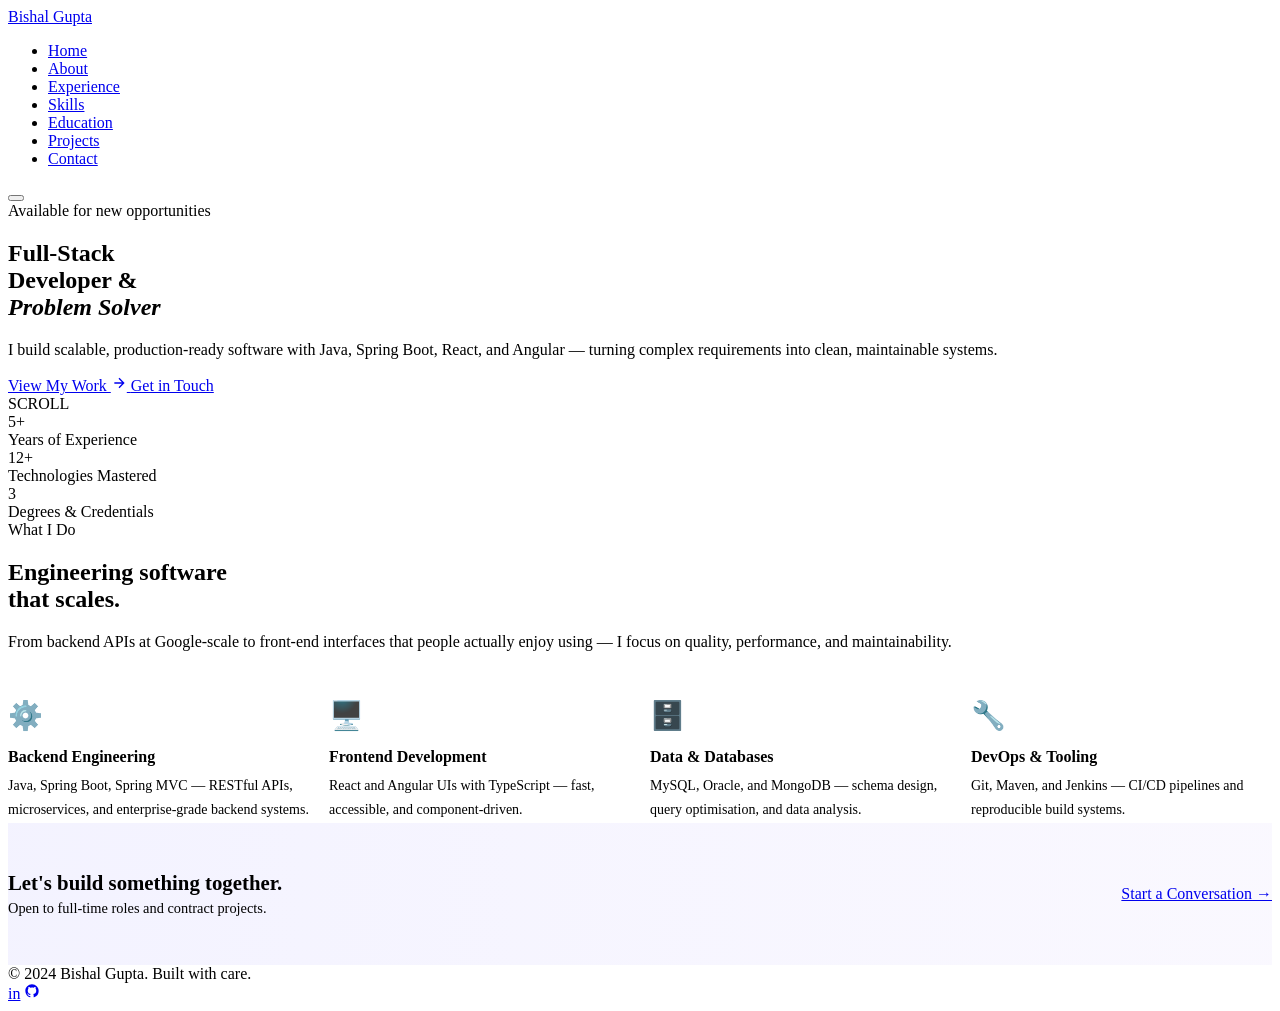
==== index.html @ beb39ae7 "Add files via upload" ====
<!DOCTYPE html>
<html lang="en">
<head>
  <meta charset="UTF-8"/>
  <meta name="viewport" content="width=device-width, initial-scale=1.0"/>
  <title>Bishal Gupta — Software Developer</title>
  <meta name="description" content="Full-stack software developer specialising in Java, Spring Boot, React, and Angular."/>
  <link rel="preconnect" href="https://fonts.googleapis.com"/>
  <link rel="stylesheet" href="assets/style.css"/>
</head>
<body>

<!-- NAV -->
<nav class="nav">
  <div class="nav-inner">
    <a href="index.html" class="nav-logo">
      <span></span>Bishal Gupta
    </a>
    <ul class="nav-links">
      <li><a href="index.html">Home</a></li>
      <li><a href="about.html">About</a></li>
      <li><a href="experience.html">Experience</a></li>
      <li><a href="skills.html">Skills</a></li>
      <li><a href="education.html">Education</a></li>
      <li><a href="projects.html">Projects</a></li>
      <li class="nav-cta-wrap"><a href="contact.html" class="nav-cta">Contact</a></li>
    </ul>
    <button class="nav-toggle" aria-label="Toggle menu">
      <span></span><span></span><span></span>
    </button>
  </div>
</nav>

<div class="page-wrap">

  <!-- HERO -->
  <section class="hero">
    <div class="hero-bg"></div>
    <div class="hero-grid"></div>
    <div class="container hero-content">
      <div class="hero-tag">Available for new opportunities</div>
      <h1>Full-Stack<br/>Developer &amp;<br/><em>Problem Solver</em></h1>
      <p class="hero-sub">
        I build scalable, production-ready software with Java, Spring Boot, React,
        and Angular — turning complex requirements into clean, maintainable systems.
      </p>
      <div class="hero-actions">
        <a href="experience.html" class="btn btn-primary">
          View My Work
          <svg width="16" height="16" viewBox="0 0 24 24" fill="none" stroke="currentColor" stroke-width="2"><path d="M5 12h14M12 5l7 7-7 7"/></svg>
        </a>
        <a href="contact.html" class="btn btn-ghost">Get in Touch</a>
      </div>
    </div>
    <div class="hero-scroll">
      <div class="scroll-line"></div>
      SCROLL
    </div>
  </section>

  <!-- QUICK STATS -->
  <section class="section-sm">
    <div class="container">
      <div class="stats-row">
        <div class="stat-card fade-up">
          <div class="stat-num"><span data-counter data-target="5" data-suffix="+">5+</span></div>
          <div class="stat-label">Years of Experience</div>
        </div>
        <div class="stat-card fade-up delay-1">
          <div class="stat-num"><span data-counter data-target="12" data-suffix="+">12+</span></div>
          <div class="stat-label">Technologies Mastered</div>
        </div>
        <div class="stat-card fade-up delay-2">
          <div class="stat-num"><span data-counter data-target="3" data-suffix="">3</span></div>
          <div class="stat-label">Degrees &amp; Credentials</div>
        </div>
      </div>
    </div>
  </section>

  <div class="divider"></div>

  <!-- SNAPSHOT -->
  <section class="section">
    <div class="container">
      <div class="section-eyebrow fade-up">What I Do</div>
      <h2 class="section-title fade-up delay-1">Engineering software<br/>that scales.</h2>
      <p class="section-desc fade-up delay-2" style="margin-bottom:3rem">
        From backend APIs at Google-scale to front-end interfaces that people actually enjoy
        using — I focus on quality, performance, and maintainability.
      </p>
      <div style="display:grid;grid-template-columns:repeat(auto-fill,minmax(260px,1fr));gap:1.25rem">
        <div class="card fade-up">
          <div style="font-size:1.75rem;margin-bottom:1rem">⚙️</div>
          <div style="font-family:var(--font-d);font-weight:600;margin-bottom:0.5rem">Backend Engineering</div>
          <div style="font-size:0.875rem;color:var(--text-muted);line-height:1.75">
            Java, Spring Boot, Spring MVC — RESTful APIs, microservices, and enterprise-grade backend systems.
          </div>
        </div>
        <div class="card fade-up delay-1">
          <div style="font-size:1.75rem;margin-bottom:1rem">🖥️</div>
          <div style="font-family:var(--font-d);font-weight:600;margin-bottom:0.5rem">Frontend Development</div>
          <div style="font-size:0.875rem;color:var(--text-muted);line-height:1.75">
            React and Angular UIs with TypeScript — fast, accessible, and component-driven.
          </div>
        </div>
        <div class="card fade-up delay-2">
          <div style="font-size:1.75rem;margin-bottom:1rem">🗄️</div>
          <div style="font-family:var(--font-d);font-weight:600;margin-bottom:0.5rem">Data &amp; Databases</div>
          <div style="font-size:0.875rem;color:var(--text-muted);line-height:1.75">
            MySQL, Oracle, and MongoDB — schema design, query optimisation, and data analysis.
          </div>
        </div>
        <div class="card fade-up delay-3">
          <div style="font-size:1.75rem;margin-bottom:1rem">🔧</div>
          <div style="font-family:var(--font-d);font-weight:600;margin-bottom:0.5rem">DevOps &amp; Tooling</div>
          <div style="font-size:0.875rem;color:var(--text-muted);line-height:1.75">
            Git, Maven, and Jenkins — CI/CD pipelines and reproducible build systems.
          </div>
        </div>
      </div>
    </div>
  </section>

  <!-- CTA BAND -->
  <section style="padding:3rem 0;background:linear-gradient(90deg,rgba(108,99,255,0.08),rgba(167,139,250,0.06));border-top:1px solid var(--border);border-bottom:1px solid var(--border)">
    <div class="container" style="display:flex;align-items:center;justify-content:space-between;flex-wrap:wrap;gap:1.5rem">
      <div>
        <div style="font-family:var(--font-d);font-size:1.3rem;font-weight:700;margin-bottom:0.35rem">Let's build something together.</div>
        <div style="font-size:0.9rem;color:var(--text-muted)">Open to full-time roles and contract projects.</div>
      </div>
      <a href="contact.html" class="btn btn-primary">Start a Conversation →</a>
    </div>
  </section>

</div>

<!-- FOOTER -->
<footer class="footer">
  <div class="container footer-inner">
    <div class="footer-copy">© 2024 Bishal Gupta. Built with care.</div>
    <div class="footer-social">
      <a href="https://www.linkedin.com/in/bishal-gupta-43101b152/" target="_blank" rel="noopener" title="LinkedIn">in</a>
      <a href="https://github.com/" target="_blank" rel="noopener" title="GitHub">
        <svg width="16" height="16" viewBox="0 0 24 24" fill="currentColor"><path d="M12 2C6.477 2 2 6.484 2 12.017c0 4.425 2.865 8.18 6.839 9.504.5.092.682-.217.682-.483 0-.237-.008-.868-.013-1.703-2.782.605-3.369-1.343-3.369-1.343-.454-1.158-1.11-1.466-1.11-1.466-.908-.62.069-.608.069-.608 1.003.07 1.531 1.032 1.531 1.032.892 1.53 2.341 1.088 2.91.832.092-.647.35-1.088.636-1.338-2.22-.253-4.555-1.113-4.555-4.951 0-1.093.39-1.988 1.029-2.688-.103-.253-.446-1.272.098-2.65 0 0 .84-.27 2.75 1.026A9.564 9.564 0 0112 6.844c.85.004 1.705.115 2.504.337 1.909-1.296 2.747-1.027 2.747-1.027.546 1.379.202 2.398.1 2.651.64.7 1.028 1.595 1.028 2.688 0 3.848-2.339 4.695-4.566 4.943.359.309.678.92.678 1.855 0 1.338-.012 2.419-.012 2.747 0 .268.18.58.688.482A10.019 10.019 0 0022 12.017C22 6.484 17.522 2 12 2z"/></svg>
      </a>
    </div>
  </div>
</footer>

<script src="assets/portfolio.js"></script>
</body>
</html>
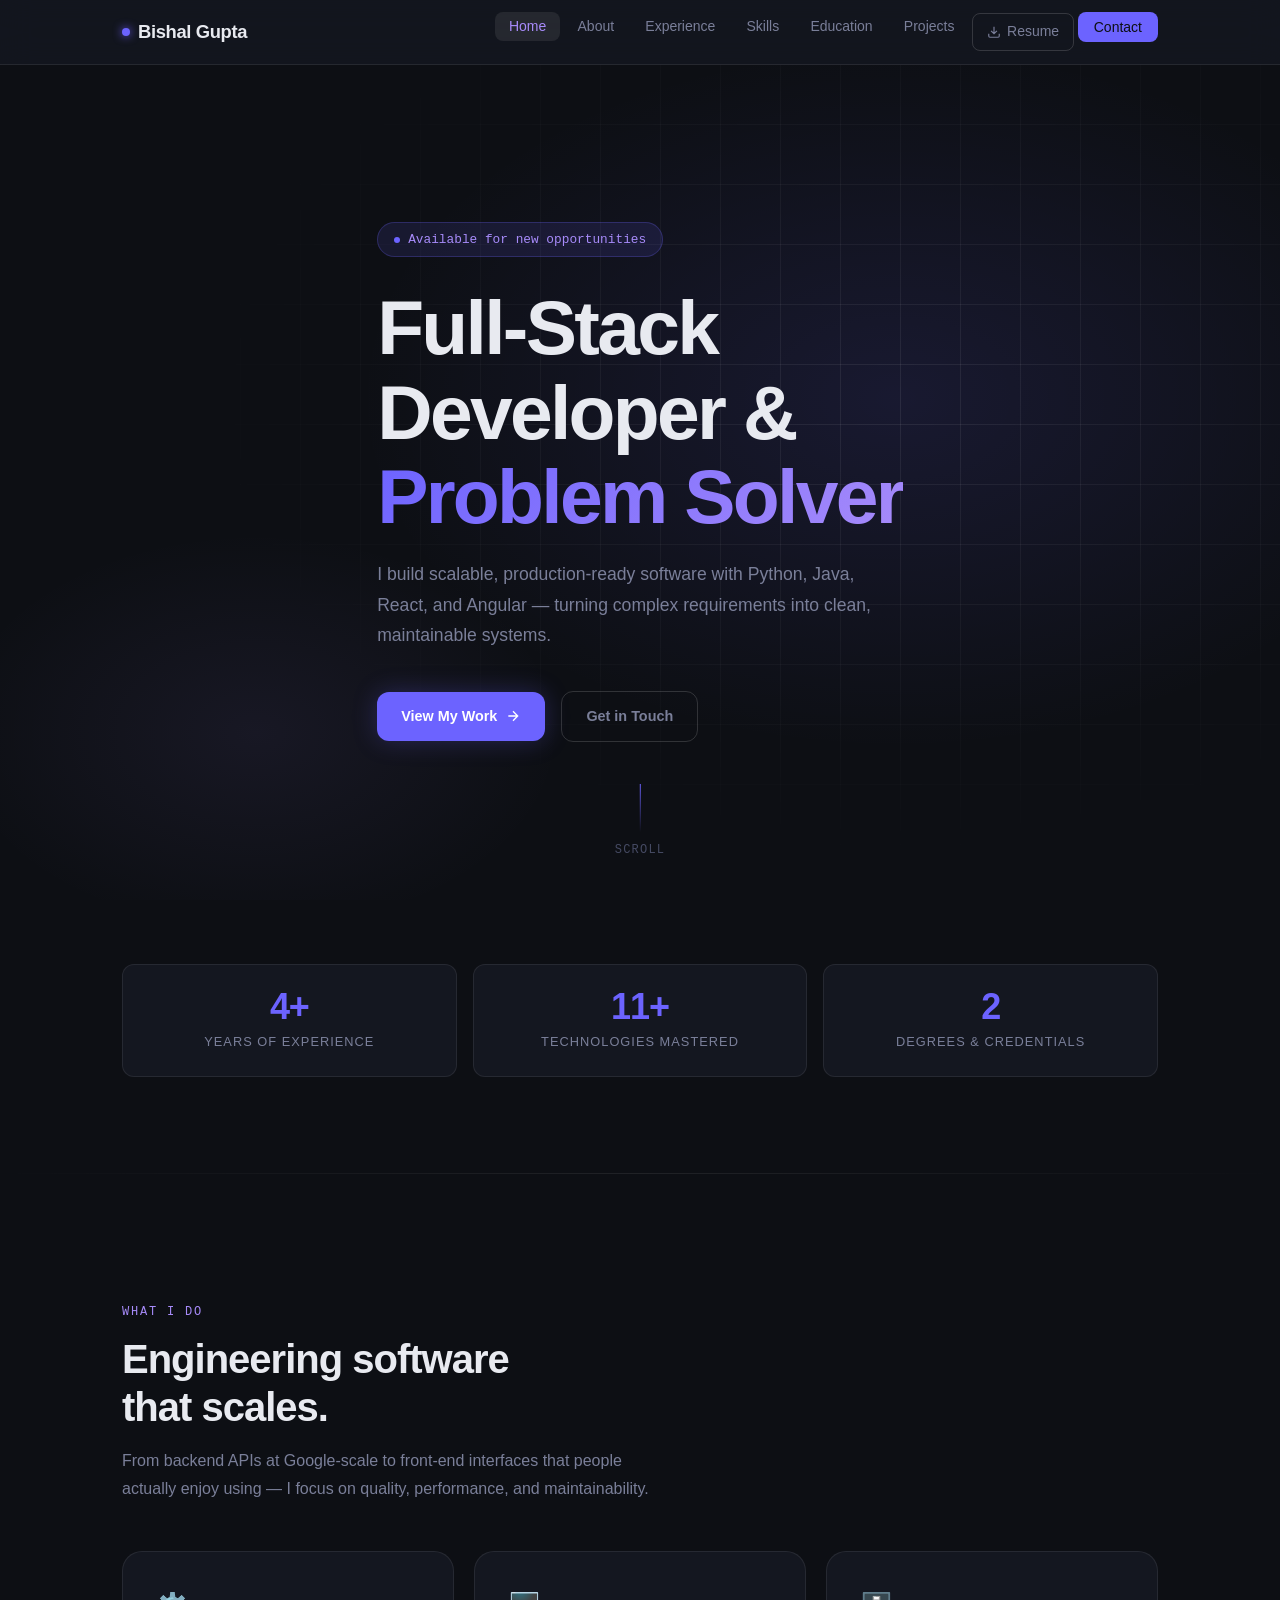
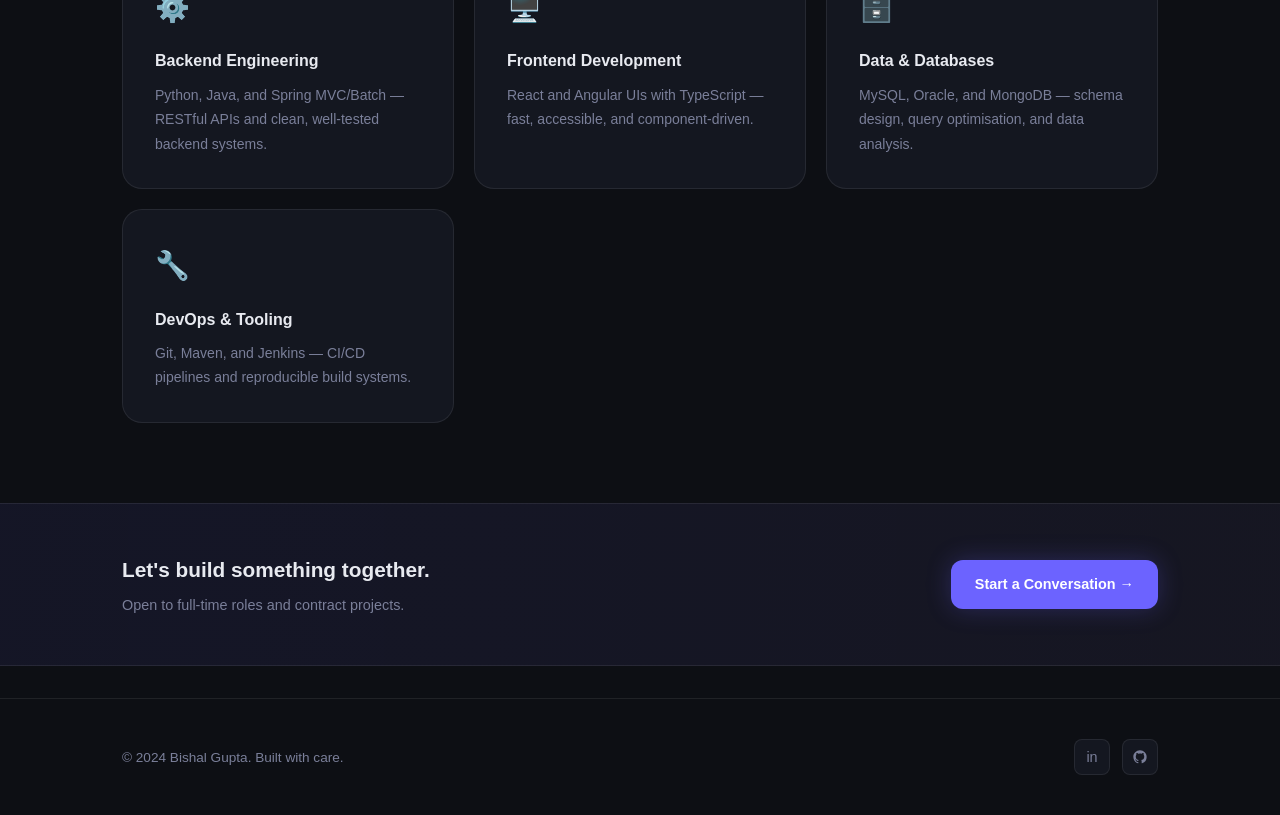
==== commit 19eb41d4: "Add files via upload" ====
--- a/index.html
+++ b/index.html
@@ -3,8 +3,8 @@
 <head>
   <meta charset="UTF-8"/>
   <meta name="viewport" content="width=device-width, initial-scale=1.0"/>
-  <title>Bishal Gupta — Software Developer</title>
-  <meta name="description" content="Full-stack software developer specialising in Java, Spring Boot, React, and Angular."/>
+  <title>Bishal Gupta — Software Engineer & Data Analyst</title>
+  <meta name="description" content="Software engineer and data analyst specialising in Python, Java, React, and Angular."/>
   <link rel="preconnect" href="https://fonts.googleapis.com"/>
   <link rel="stylesheet" href="assets/style.css"/>
 </head>
@@ -23,6 +23,10 @@
       <li><a href="skills.html">Skills</a></li>
       <li><a href="education.html">Education</a></li>
       <li><a href="projects.html">Projects</a></li>
+      <li><a href="assets/files/Bishal_Gupta_Resume.pdf" class="nav-resume" download>
+        <svg width="14" height="14" viewBox="0 0 24 24" fill="none" stroke="currentColor" stroke-width="2"><path d="M21 15v4a2 2 0 01-2 2H5a2 2 0 01-2-2v-4M7 10l5 5 5-5M12 15V3"/></svg>
+        Resume
+      </a></li>
       <li class="nav-cta-wrap"><a href="contact.html" class="nav-cta">Contact</a></li>
     </ul>
     <button class="nav-toggle" aria-label="Toggle menu">
@@ -41,7 +45,7 @@
       <div class="hero-tag">Available for new opportunities</div>
       <h1>Full-Stack<br/>Developer &amp;<br/><em>Problem Solver</em></h1>
       <p class="hero-sub">
-        I build scalable, production-ready software with Java, Spring Boot, React,
+        I build scalable, production-ready software with Python, Java, React,
         and Angular — turning complex requirements into clean, maintainable systems.
       </p>
       <div class="hero-actions">
@@ -94,7 +98,7 @@
           <div style="font-size:1.75rem;margin-bottom:1rem">⚙️</div>
           <div style="font-family:var(--font-d);font-weight:600;margin-bottom:0.5rem">Backend Engineering</div>
           <div style="font-size:0.875rem;color:var(--text-muted);line-height:1.75">
-            Java, Spring Boot, Spring MVC — RESTful APIs, microservices, and enterprise-grade backend systems.
+            Python, Java, and Spring MVC/Batch — RESTful APIs and clean, well-tested backend systems.
           </div>
         </div>
         <div class="card fade-up delay-1">
--- a/assets/style.css
+++ b/assets/style.css
@@ -0,0 +1,860 @@
+/* =============================================
+   BISHAL GUPTA — PORTFOLIO
+   Design: Dark slate + electric indigo + warm white
+   Type: Space Grotesk (display) + Inter (body)
+   ============================================= */
+
+@import url('https://fonts.googleapis.com/css2?family=Space+Grotesk:wght@300;400;500;600;700&family=Inter:wght@300;400;500;600&family=JetBrains+Mono:wght@400;500&display=swap');
+
+/* ── Tokens ── */
+:root {
+  --bg:         #0d0f14;
+  --bg-card:    #141720;
+  --bg-glass:   rgba(20,23,32,0.85);
+  --border:     rgba(255,255,255,0.08);
+  --border-hi:  rgba(255,255,255,0.15);
+  --accent:     #6c63ff;
+  --accent-2:   #a78bfa;
+  --accent-glow:rgba(108,99,255,0.25);
+  --text:       #e8eaf0;
+  --text-muted: #7a7f99;
+  --text-dim:   #454a63;
+  --font-d:     'Space Grotesk', sans-serif;
+  --font-b:     'Inter', sans-serif;
+  --font-m:     'JetBrains Mono', monospace;
+  --r:          12px;
+  --r-lg:       20px;
+  --transition: 0.25s cubic-bezier(0.4,0,0.2,1);
+}
+
+/* ── Reset ── */
+*, *::before, *::after { box-sizing: border-box; margin: 0; padding: 0; }
+html { scroll-behavior: smooth; }
+body {
+  background: var(--bg);
+  color: var(--text);
+  font-family: var(--font-b);
+  font-size: 16px;
+  line-height: 1.7;
+  min-height: 100vh;
+  overflow-x: hidden;
+}
+a { color: inherit; text-decoration: none; }
+ul { list-style: none; }
+img { max-width: 100%; display: block; }
+
+/* ── NAV ── */
+.nav {
+  position: fixed;
+  top: 0; left: 0; right: 0;
+  z-index: 100;
+  background: var(--bg-glass);
+  backdrop-filter: blur(16px);
+  -webkit-backdrop-filter: blur(16px);
+  border-bottom: 1px solid var(--border);
+}
+.nav-inner {
+  max-width: 1100px;
+  margin: 0 auto;
+  padding: 0 2rem;
+  height: 64px;
+  display: flex;
+  align-items: center;
+  justify-content: space-between;
+}
+.nav-logo {
+  font-family: var(--font-d);
+  font-weight: 700;
+  font-size: 1.15rem;
+  letter-spacing: -0.02em;
+  color: var(--text);
+  display: flex;
+  align-items: center;
+  gap: 0.5rem;
+}
+.nav-logo span {
+  display: inline-block;
+  width: 8px; height: 8px;
+  border-radius: 50%;
+  background: var(--accent);
+  box-shadow: 0 0 10px var(--accent);
+}
+.nav-links {
+  display: flex;
+  gap: 0.25rem;
+}
+.nav-links a {
+  font-family: var(--font-b);
+  font-size: 0.875rem;
+  font-weight: 500;
+  color: var(--text-muted);
+  padding: 0.4rem 0.85rem;
+  border-radius: 8px;
+  transition: color var(--transition), background var(--transition);
+}
+.nav-links a:hover,
+.nav-links a.active {
+  color: var(--text);
+  background: var(--border);
+}
+.nav-links a.active {
+  color: var(--accent-2);
+}
+.nav-cta {
+  font-family: var(--font-b);
+  font-size: 0.875rem;
+  font-weight: 600;
+  color: var(--bg) !important;
+  background: var(--accent) !important;
+  padding: 0.45rem 1rem !important;
+  border-radius: 8px !important;
+  transition: opacity var(--transition) !important;
+}
+.nav-cta:hover { opacity: 0.85 !important; }
+
+/* Mobile nav */
+.nav-toggle {
+  display: none;
+  flex-direction: column;
+  gap: 5px;
+  cursor: pointer;
+  padding: 4px;
+}
+.nav-toggle span {
+  display: block;
+  width: 22px; height: 2px;
+  background: var(--text);
+  border-radius: 2px;
+  transition: var(--transition);
+}
+
+/* ── LAYOUT ── */
+.page-wrap {
+  padding-top: 64px;
+}
+.container {
+  max-width: 1100px;
+  margin: 0 auto;
+  padding: 0 2rem;
+}
+.section {
+  padding: 5rem 0;
+}
+.section-sm {
+  padding: 3rem 0;
+}
+
+/* ── HERO (index only) ── */
+.hero {
+  min-height: calc(100vh - 64px);
+  display: flex;
+  align-items: center;
+  position: relative;
+  overflow: hidden;
+}
+.hero-bg {
+  position: absolute;
+  inset: 0;
+  background:
+    radial-gradient(ellipse 60% 60% at 70% 40%, rgba(108,99,255,0.12) 0%, transparent 70%),
+    radial-gradient(ellipse 40% 40% at 20% 80%, rgba(167,139,250,0.07) 0%, transparent 60%);
+  pointer-events: none;
+}
+.hero-grid {
+  position: absolute;
+  inset: 0;
+  background-image:
+    linear-gradient(var(--border) 1px, transparent 1px),
+    linear-gradient(90deg, var(--border) 1px, transparent 1px);
+  background-size: 60px 60px;
+  mask-image: radial-gradient(ellipse 80% 80% at 70% 40%, black 0%, transparent 70%);
+  pointer-events: none;
+}
+.hero-content {
+  position: relative;
+  z-index: 1;
+  max-width: 680px;
+}
+.hero-tag {
+  display: inline-flex;
+  align-items: center;
+  gap: 0.5rem;
+  font-family: var(--font-m);
+  font-size: 0.8rem;
+  color: var(--accent-2);
+  background: rgba(108,99,255,0.12);
+  border: 1px solid rgba(108,99,255,0.25);
+  border-radius: 999px;
+  padding: 0.35rem 1rem;
+  margin-bottom: 1.75rem;
+}
+.hero-tag::before {
+  content: '';
+  display: inline-block;
+  width: 6px; height: 6px;
+  border-radius: 50%;
+  background: var(--accent);
+  animation: pulse 2s infinite;
+}
+@keyframes pulse {
+  0%,100% { opacity: 1; transform: scale(1); }
+  50% { opacity: 0.5; transform: scale(0.8); }
+}
+.hero h1 {
+  font-family: var(--font-d);
+  font-size: clamp(2.8rem, 6vw, 5rem);
+  font-weight: 700;
+  line-height: 1.1;
+  letter-spacing: -0.035em;
+  margin-bottom: 1.25rem;
+}
+.hero h1 em {
+  font-style: normal;
+  background: linear-gradient(135deg, var(--accent) 0%, var(--accent-2) 100%);
+  -webkit-background-clip: text;
+  -webkit-text-fill-color: transparent;
+  background-clip: text;
+}
+.hero-sub {
+  font-size: 1.1rem;
+  color: var(--text-muted);
+  max-width: 520px;
+  margin-bottom: 2.5rem;
+  line-height: 1.75;
+}
+.hero-actions {
+  display: flex;
+  gap: 1rem;
+  flex-wrap: wrap;
+  align-items: center;
+}
+.btn {
+  display: inline-flex;
+  align-items: center;
+  gap: 0.5rem;
+  font-family: var(--font-b);
+  font-weight: 600;
+  font-size: 0.9rem;
+  padding: 0.75rem 1.5rem;
+  border-radius: var(--r);
+  transition: var(--transition);
+  cursor: pointer;
+  border: none;
+}
+.btn-primary {
+  background: var(--accent);
+  color: #fff;
+  box-shadow: 0 0 24px var(--accent-glow);
+}
+.btn-primary:hover {
+  background: #7c74ff;
+  box-shadow: 0 0 36px var(--accent-glow);
+  transform: translateY(-1px);
+}
+.btn-ghost {
+  background: transparent;
+  color: var(--text-muted);
+  border: 1px solid var(--border-hi);
+}
+.btn-ghost:hover {
+  color: var(--text);
+  border-color: var(--accent);
+  background: rgba(108,99,255,0.07);
+}
+.hero-scroll {
+  position: absolute;
+  bottom: 2.5rem;
+  left: 50%;
+  transform: translateX(-50%);
+  display: flex;
+  flex-direction: column;
+  align-items: center;
+  gap: 0.5rem;
+  color: var(--text-dim);
+  font-size: 0.75rem;
+  font-family: var(--font-m);
+  letter-spacing: 0.1em;
+  animation: float 3s ease-in-out infinite;
+}
+@keyframes float {
+  0%,100% { transform: translateX(-50%) translateY(0); }
+  50% { transform: translateX(-50%) translateY(8px); }
+}
+.scroll-line {
+  width: 1px;
+  height: 48px;
+  background: linear-gradient(to bottom, var(--accent), transparent);
+}
+
+/* ── QUICK STATS (index) ── */
+.stats-row {
+  display: grid;
+  grid-template-columns: repeat(3, 1fr);
+  gap: 1rem;
+  margin-top: 1rem;
+}
+.stat-card {
+  background: var(--bg-card);
+  border: 1px solid var(--border);
+  border-radius: var(--r);
+  padding: 1.5rem;
+  text-align: center;
+  transition: border-color var(--transition);
+}
+.stat-card:hover { border-color: var(--accent); }
+.stat-num {
+  font-family: var(--font-d);
+  font-size: 2.25rem;
+  font-weight: 700;
+  color: var(--text);
+  letter-spacing: -0.03em;
+  line-height: 1;
+}
+.stat-num span {
+  color: var(--accent);
+}
+.stat-label {
+  font-size: 0.8rem;
+  color: var(--text-muted);
+  margin-top: 0.35rem;
+  text-transform: uppercase;
+  letter-spacing: 0.08em;
+}
+
+/* ── SECTION HEADINGS ── */
+.section-eyebrow {
+  font-family: var(--font-m);
+  font-size: 0.75rem;
+  color: var(--accent-2);
+  text-transform: uppercase;
+  letter-spacing: 0.15em;
+  margin-bottom: 0.75rem;
+}
+.section-title {
+  font-family: var(--font-d);
+  font-size: clamp(1.75rem, 3.5vw, 2.5rem);
+  font-weight: 700;
+  letter-spacing: -0.025em;
+  line-height: 1.2;
+  margin-bottom: 1rem;
+}
+.section-desc {
+  font-size: 1rem;
+  color: var(--text-muted);
+  max-width: 540px;
+  line-height: 1.75;
+}
+
+/* ── PAGE HERO (inner pages) ── */
+.page-hero {
+  padding: 4rem 0 3rem;
+  position: relative;
+  border-bottom: 1px solid var(--border);
+  overflow: hidden;
+}
+.page-hero-bg {
+  position: absolute;
+  inset: 0;
+  background: radial-gradient(ellipse 50% 80% at 80% 50%, rgba(108,99,255,0.08) 0%, transparent 70%);
+  pointer-events: none;
+}
+.page-hero-label {
+  font-family: var(--font-m);
+  font-size: 0.75rem;
+  color: var(--accent-2);
+  text-transform: uppercase;
+  letter-spacing: 0.15em;
+  margin-bottom: 1rem;
+}
+.page-hero h1 {
+  font-family: var(--font-d);
+  font-size: clamp(2rem, 4vw, 3.25rem);
+  font-weight: 700;
+  letter-spacing: -0.03em;
+  line-height: 1.15;
+  margin-bottom: 1rem;
+}
+.page-hero p {
+  font-size: 1.05rem;
+  color: var(--text-muted);
+  max-width: 520px;
+  line-height: 1.75;
+}
+
+/* ── CARDS ── */
+.card {
+  background: var(--bg-card);
+  border: 1px solid var(--border);
+  border-radius: var(--r-lg);
+  padding: 2rem;
+  transition: border-color var(--transition), box-shadow var(--transition), transform var(--transition);
+}
+.card:hover {
+  border-color: var(--border-hi);
+  box-shadow: 0 8px 40px rgba(0,0,0,0.4), 0 0 0 1px rgba(108,99,255,0.1);
+  transform: translateY(-2px);
+}
+
+/* ── EXPERIENCE TIMELINE ── */
+.timeline {
+  position: relative;
+  padding-left: 2rem;
+}
+.timeline::before {
+  content: '';
+  position: absolute;
+  left: 0;
+  top: 0.5rem;
+  bottom: 0.5rem;
+  width: 1px;
+  background: linear-gradient(to bottom, var(--accent), var(--accent-2), transparent);
+}
+.timeline-item {
+  position: relative;
+  margin-bottom: 3rem;
+}
+.timeline-item:last-child { margin-bottom: 0; }
+.timeline-dot {
+  position: absolute;
+  left: -2.4rem;
+  top: 0.4rem;
+  width: 14px; height: 14px;
+  border-radius: 50%;
+  background: var(--accent);
+  border: 2px solid var(--bg);
+  box-shadow: 0 0 12px var(--accent-glow);
+}
+.timeline-meta {
+  display: flex;
+  align-items: center;
+  gap: 1rem;
+  margin-bottom: 0.75rem;
+  flex-wrap: wrap;
+}
+.timeline-date {
+  font-family: var(--font-m);
+  font-size: 0.75rem;
+  color: var(--text-muted);
+  background: var(--bg-card);
+  border: 1px solid var(--border);
+  padding: 0.2rem 0.65rem;
+  border-radius: 999px;
+}
+.timeline-type {
+  font-family: var(--font-m);
+  font-size: 0.75rem;
+  color: var(--accent-2);
+}
+.timeline-title {
+  font-family: var(--font-d);
+  font-size: 1.2rem;
+  font-weight: 600;
+  letter-spacing: -0.01em;
+  margin-bottom: 0.25rem;
+}
+.timeline-company {
+  font-size: 0.9rem;
+  color: var(--text-muted);
+  margin-bottom: 0.75rem;
+}
+.timeline-desc {
+  color: var(--text-muted);
+  font-size: 0.95rem;
+  line-height: 1.75;
+}
+.timeline-tags {
+  display: flex;
+  flex-wrap: wrap;
+  gap: 0.5rem;
+  margin-top: 1rem;
+}
+.tag {
+  font-family: var(--font-m);
+  font-size: 0.72rem;
+  color: var(--accent-2);
+  background: rgba(108,99,255,0.1);
+  border: 1px solid rgba(108,99,255,0.2);
+  padding: 0.2rem 0.6rem;
+  border-radius: 999px;
+}
+
+/* ── SKILLS ── */
+.skills-grid {
+  display: grid;
+  grid-template-columns: repeat(auto-fill, minmax(280px, 1fr));
+  gap: 1.25rem;
+}
+.skill-group-label {
+  font-family: var(--font-m);
+  font-size: 0.7rem;
+  text-transform: uppercase;
+  letter-spacing: 0.12em;
+  color: var(--accent-2);
+  margin-bottom: 1.25rem;
+}
+.skill-list {
+  display: flex;
+  flex-direction: column;
+  gap: 1rem;
+}
+.skill-item {}
+.skill-header {
+  display: flex;
+  justify-content: space-between;
+  margin-bottom: 0.4rem;
+}
+.skill-name {
+  font-size: 0.875rem;
+  font-weight: 500;
+  color: var(--text);
+}
+.skill-pct {
+  font-family: var(--font-m);
+  font-size: 0.75rem;
+  color: var(--text-muted);
+}
+.skill-bar {
+  height: 4px;
+  background: var(--border);
+  border-radius: 999px;
+  overflow: hidden;
+}
+.skill-fill {
+  height: 100%;
+  border-radius: 999px;
+  background: linear-gradient(90deg, var(--accent), var(--accent-2));
+  transform-origin: left;
+  animation: growBar 1s cubic-bezier(0.4,0,0.2,1) forwards;
+  transform: scaleX(0);
+}
+@keyframes growBar {
+  to { transform: scaleX(1); }
+}
+
+/* Tech badge cloud */
+.badge-cloud {
+  display: flex;
+  flex-wrap: wrap;
+  gap: 0.6rem;
+}
+.badge {
+  font-family: var(--font-m);
+  font-size: 0.8rem;
+  color: var(--text);
+  background: var(--bg-card);
+  border: 1px solid var(--border);
+  padding: 0.4rem 0.9rem;
+  border-radius: 8px;
+  transition: border-color var(--transition), color var(--transition);
+}
+.badge:hover {
+  border-color: var(--accent);
+  color: var(--accent-2);
+}
+
+/* ── EDUCATION ── */
+.edu-grid {
+  display: grid;
+  grid-template-columns: repeat(auto-fill, minmax(300px, 1fr));
+  gap: 1.25rem;
+}
+.edu-card-icon {
+  width: 44px; height: 44px;
+  border-radius: 10px;
+  background: rgba(108,99,255,0.12);
+  border: 1px solid rgba(108,99,255,0.25);
+  display: flex;
+  align-items: center;
+  justify-content: center;
+  margin-bottom: 1.25rem;
+  font-size: 1.25rem;
+}
+.edu-degree {
+  font-family: var(--font-d);
+  font-size: 1.05rem;
+  font-weight: 600;
+  letter-spacing: -0.01em;
+  margin-bottom: 0.25rem;
+}
+.edu-field {
+  font-size: 0.875rem;
+  color: var(--accent-2);
+  margin-bottom: 0.5rem;
+}
+.edu-school {
+  font-size: 0.875rem;
+  color: var(--text-muted);
+}
+
+/* ── CONTACT ── */
+.contact-grid {
+  display: grid;
+  grid-template-columns: 1fr 1fr;
+  gap: 2rem;
+}
+.contact-form {
+  display: flex;
+  flex-direction: column;
+  gap: 1rem;
+}
+.form-group {
+  display: flex;
+  flex-direction: column;
+  gap: 0.4rem;
+}
+.form-label {
+  font-size: 0.8rem;
+  font-weight: 500;
+  color: var(--text-muted);
+  text-transform: uppercase;
+  letter-spacing: 0.08em;
+}
+.form-input,
+.form-textarea {
+  background: var(--bg-card);
+  border: 1px solid var(--border);
+  border-radius: var(--r);
+  padding: 0.75rem 1rem;
+  color: var(--text);
+  font-family: var(--font-b);
+  font-size: 0.9rem;
+  transition: border-color var(--transition);
+  outline: none;
+  resize: vertical;
+}
+.form-input:focus,
+.form-textarea:focus {
+  border-color: var(--accent);
+  box-shadow: 0 0 0 3px var(--accent-glow);
+}
+.form-textarea { min-height: 140px; }
+.contact-links {
+  display: flex;
+  flex-direction: column;
+  gap: 1rem;
+}
+.contact-link-item {
+  display: flex;
+  align-items: center;
+  gap: 1rem;
+  background: var(--bg-card);
+  border: 1px solid var(--border);
+  border-radius: var(--r);
+  padding: 1.25rem;
+  transition: border-color var(--transition);
+}
+.contact-link-item:hover { border-color: var(--accent); }
+.contact-link-icon {
+  width: 40px; height: 40px;
+  border-radius: 8px;
+  background: rgba(108,99,255,0.12);
+  display: flex;
+  align-items: center;
+  justify-content: center;
+  font-size: 1.1rem;
+  flex-shrink: 0;
+}
+.contact-link-label {
+  font-size: 0.8rem;
+  color: var(--text-muted);
+  margin-bottom: 0.15rem;
+}
+.contact-link-value {
+  font-weight: 500;
+  font-size: 0.9rem;
+  color: var(--text);
+}
+
+/* ── PROJECTS ── */
+.projects-grid {
+  display: grid;
+  grid-template-columns: repeat(auto-fill, minmax(320px, 1fr));
+  gap: 1.25rem;
+}
+.project-card {
+  background: var(--bg-card);
+  border: 1px solid var(--border);
+  border-radius: var(--r-lg);
+  padding: 1.75rem;
+  transition: border-color var(--transition), box-shadow var(--transition), transform var(--transition);
+  display: flex;
+  flex-direction: column;
+}
+.project-card:hover {
+  border-color: rgba(108,99,255,0.4);
+  box-shadow: 0 8px 40px rgba(0,0,0,0.4);
+  transform: translateY(-3px);
+}
+.project-card-top {
+  display: flex;
+  justify-content: space-between;
+  align-items: flex-start;
+  margin-bottom: 1rem;
+}
+.project-icon {
+  font-size: 1.75rem;
+}
+.project-links {
+  display: flex;
+  gap: 0.5rem;
+}
+.project-link {
+  width: 32px; height: 32px;
+  border-radius: 8px;
+  background: var(--bg);
+  border: 1px solid var(--border);
+  display: flex;
+  align-items: center;
+  justify-content: center;
+  color: var(--text-muted);
+  transition: var(--transition);
+  font-size: 0.9rem;
+}
+.project-link:hover {
+  border-color: var(--accent);
+  color: var(--accent-2);
+}
+.project-name {
+  font-family: var(--font-d);
+  font-size: 1.1rem;
+  font-weight: 600;
+  margin-bottom: 0.5rem;
+  letter-spacing: -0.01em;
+}
+.project-desc {
+  font-size: 0.875rem;
+  color: var(--text-muted);
+  line-height: 1.7;
+  flex: 1;
+  margin-bottom: 1.25rem;
+}
+
+/* ── FOOTER ── */
+.footer {
+  border-top: 1px solid var(--border);
+  padding: 2.5rem 0;
+  margin-top: 2rem;
+}
+.footer-inner {
+  display: flex;
+  justify-content: space-between;
+  align-items: center;
+  flex-wrap: wrap;
+  gap: 1rem;
+}
+.footer-copy {
+  font-size: 0.85rem;
+  color: var(--text-muted);
+}
+.footer-social {
+  display: flex;
+  gap: 0.75rem;
+}
+.footer-social a {
+  width: 36px; height: 36px;
+  border-radius: 8px;
+  background: var(--bg-card);
+  border: 1px solid var(--border);
+  display: flex;
+  align-items: center;
+  justify-content: center;
+  font-size: 0.9rem;
+  color: var(--text-muted);
+  transition: var(--transition);
+}
+.footer-social a:hover {
+  border-color: var(--accent);
+  color: var(--accent-2);
+}
+
+/* ── DIVIDER ── */
+.divider {
+  height: 1px;
+  background: linear-gradient(90deg, transparent, var(--border), transparent);
+  margin: 3rem 0;
+}
+
+/* ── RESPONSIVE ── */
+@media (max-width: 768px) {
+  .nav-links, .nav-cta-wrap { display: none; }
+  .nav-toggle { display: flex; }
+  .nav-links.open {
+    display: flex;
+    flex-direction: column;
+    position: fixed;
+    top: 64px; left: 0; right: 0;
+    background: var(--bg);
+    border-bottom: 1px solid var(--border);
+    padding: 1rem 2rem 2rem;
+    gap: 0.25rem;
+  }
+  .contact-grid { grid-template-columns: 1fr; }
+  .stats-row { grid-template-columns: 1fr; }
+  .hero h1 { font-size: clamp(2.2rem, 8vw, 3.5rem); }
+}
+
+/* ── ANIMATIONS ── */
+.fade-up {
+  opacity: 0;
+  transform: translateY(24px);
+  transition: opacity 0.6s ease, transform 0.6s ease;
+}
+.fade-up.visible {
+  opacity: 1;
+  transform: none;
+}
+
+/* ── PROFILE PHOTO ── */
+.profile-photo-wrap {
+  position: relative;
+  width: 220px;
+  height: 220px;
+  margin-bottom: 1.5rem;
+}
+.profile-photo-ring {
+  position: absolute;
+  inset: -8px;
+  border-radius: 50%;
+  background: linear-gradient(135deg, var(--accent), var(--accent-2));
+  opacity: 0.5;
+  filter: blur(8px);
+}
+.profile-photo {
+  position: relative;
+  width: 220px;
+  height: 220px;
+  border-radius: 50%;
+  object-fit: cover;
+  border: 3px solid var(--bg);
+  box-shadow: 0 0 0 1px var(--border-hi), 0 12px 40px rgba(0,0,0,0.5);
+}
+
+/* ── RESUME NAV BUTTON ── */
+.nav-resume {
+  display: inline-flex;
+  align-items: center;
+  gap: 0.4rem;
+  font-family: var(--font-b);
+  font-size: 0.875rem;
+  font-weight: 500;
+  color: var(--text-muted);
+  padding: 0.4rem 0.85rem;
+  border: 1px solid var(--border-hi);
+  border-radius: 8px;
+  transition: var(--transition);
+}
+.nav-resume:hover {
+  color: var(--accent-2);
+  border-color: var(--accent);
+  background: rgba(108,99,255,0.07);
+}
+
+/* delay helpers */
+.delay-1 { transition-delay: 0.1s; }
+.delay-2 { transition-delay: 0.2s; }
+.delay-3 { transition-delay: 0.3s; }
+.delay-4 { transition-delay: 0.4s; }
+
+@keyframes spin {
+  to { transform: rotate(360deg); }
+}
